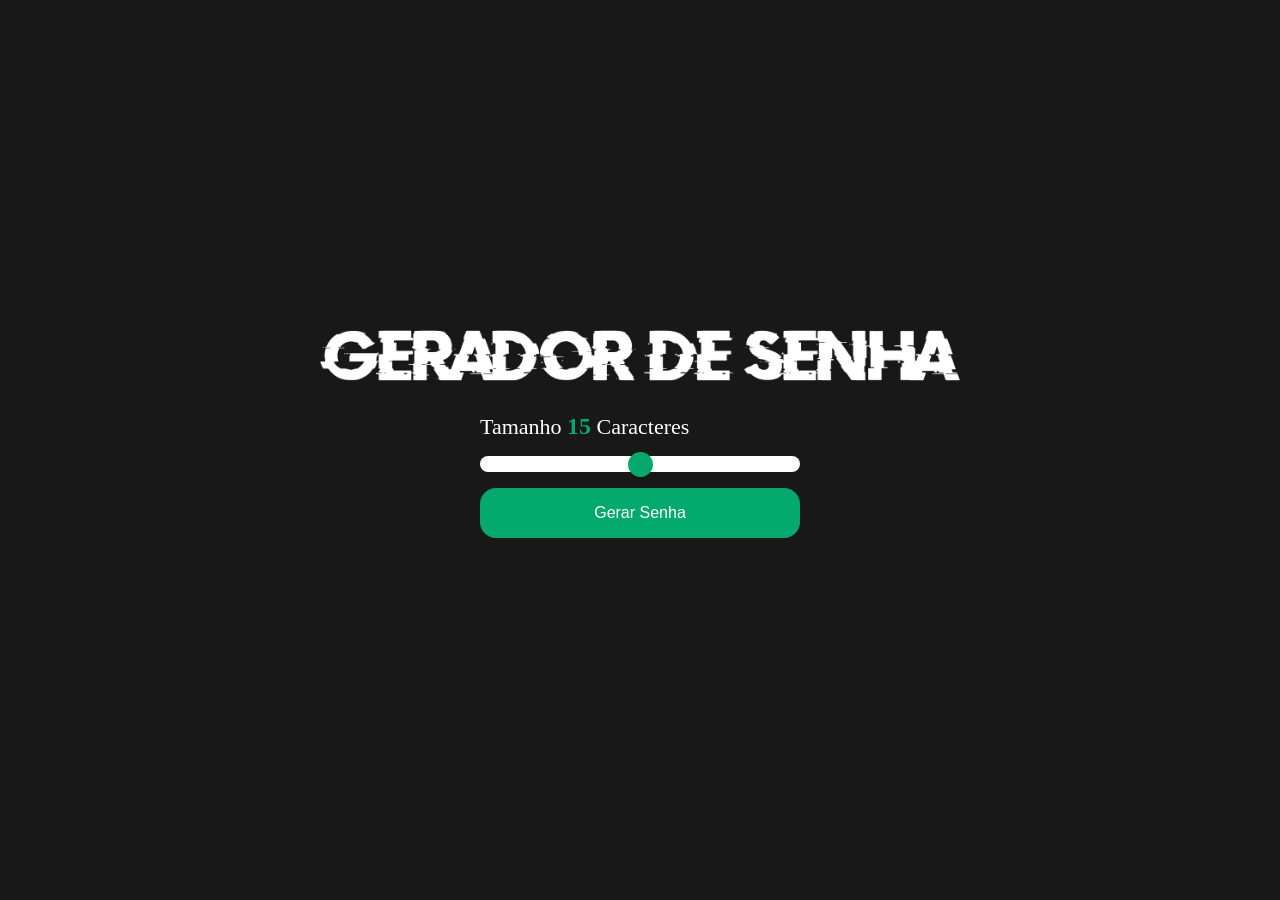
==== index.html @ ff541774 "Update index.html" ====
<!DOCTYPE html>
<html lang="en">

<head>
    <meta charset="UTF-8">
    <meta http-equiv="X-UA-Compatible" content="IE=edge">
    <meta name="author" content="Rafael Henrique de Sousa Vieira">
    <meta name="keywords"
        content="programação, html, css, javascript, Password Generator, Rafael Henrique de Sousa Vieira, Gerador de Senha, Frontend, Front, end">
    <meta name="robots" content="index, follow">
    <meta name="description"
        content="This project is ideal for beginners in Javascript with a brief knowledge of the language">
    <meta name="viewport" content="width=device-width, initial-scale=1.0">

    <title>Password Generator</title>

    <link rel="stylesheet" href="style.css">
</head>

<body>

    <img src="images/logo.png" alt="logo.png">

    <main>
        <span>Tamanho <span id="value"></span> Caracteres</span>
        <input type="range" id="slider" min="5" max="25" value="15">
        <button id="button" onclick="generatePassword()">Gerar Senha</button>
    </main>

    <section class="password_section hide" onclick="copyPassword()">
        <p>Sua senha gerada foi:</p>
        <p id="password"></p>
        <p class="info">Clique na senha para copiar 👆🏼</p>
    </section>

    <script src="script.js"></script>
</body>

</html>
---- style.css ----
* {
    padding: 0;
    margin: 0;
    box-sizing: border-box;
    text-decoration: none;
}

body {
    display: flex;
    flex-direction: column;
    justify-content: center;
    align-items: center;
    background-color: #181818;
    width: 100%;
    height: 100vh;
    color: #ffffff;
}

img {
    max-width: 40rem;
    width: 100%;
}

main {
    display: flex;
    flex-direction: column;
    justify-content: center;
    align-items: center;
    max-width: 20rem;
    width: 100%;
    padding: 2rem 0;
    gap: 1rem;
}

main span {
    width: 100%;
    font-size: 22px;
}

main #value {
    font-weight: bold;
    font-size: 24px;
    color: #04AA6D;
}

#slider {
    -webkit-appearance: none;
    appearance: none;
    width: 100%;
    border-radius: 1rem;
    height: 1rem;
}

#slider::-webkit-slider-thumb {
    -webkit-appearance: none;
    appearance: none;
    width: 25px;
    height: 25px;
    border-radius: 50%;
    background-color: #04AA6D;
    cursor: pointer;
}

main button {
    font-size: 16px;
    width: 100%;
    background-color: #04AA6D;
    border: none;
    border-radius: 1rem;
    cursor: pointer;
    color: #ffffff;
    padding: 1rem 0;
    transition: .5s;
}

main button:hover {
    background-color: #ffffff;
    color: #04AA6D;
}

.password_section {
    display: flex;
    flex-direction: column;
    justify-content: center;
    align-items: center;
    max-width: 20rem;
    width: 100%;
    color: #ffffff;
    font-size: 18px;
    gap: 2rem;
}

.hide {
    display: none;
}

#password {
    display: flex;
    justify-content: center;
    align-items: center;
    width: 100%;
    background-color: rgba(0, 0, 0, 0.40);
    height: 5rem;
    border-radius: 1rem;
    border: 1px solid #ffffff;
    transition: .5s;
    cursor: pointer;
}

#password:hover {
    transform: scale(1.05);
}

.password_section .info {
    display: flex;
    justify-content: center;
    align-items: center;
    position: relative;
    background-color: rgba(0, 0, 0, 0.40);
    border-radius: 1rem;
    width: 100%;
    height: 2rem;
    font-size: 16px;
    visibility: hidden;
    opacity: 0;
    transition: .3s ease-in-out;
}

.password_section:hover .info {
    visibility: visible;
    opacity: 1;
}

@media screen and (max-width: 768px) {
    .password_section .info {
        visibility: visible;
        opacity: 1;
    }
}
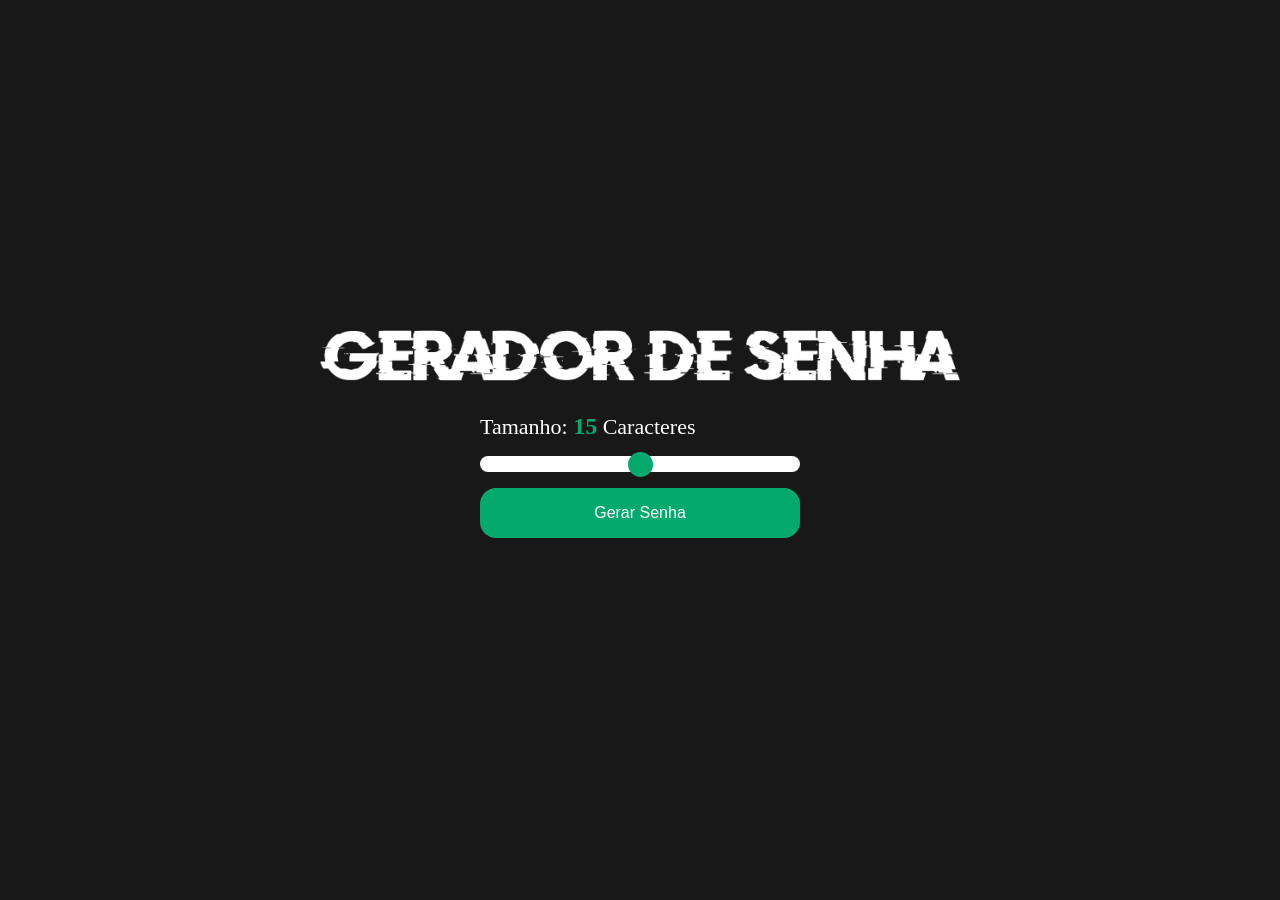
==== commit 96d7eae9: "Update index.html" ====
--- a/index.html
+++ b/index.html
@@ -22,7 +22,7 @@
     <img src="images/logo.png" alt="logo.png">
 
     <main>
-        <span>Tamanho <span id="value"></span> Caracteres</span>
+        <span>Tamanho: <span id="value"></span> Caracteres</span>
         <input type="range" id="slider" min="5" max="25" value="15">
         <button id="button" onclick="generatePassword()">Gerar Senha</button>
     </main>
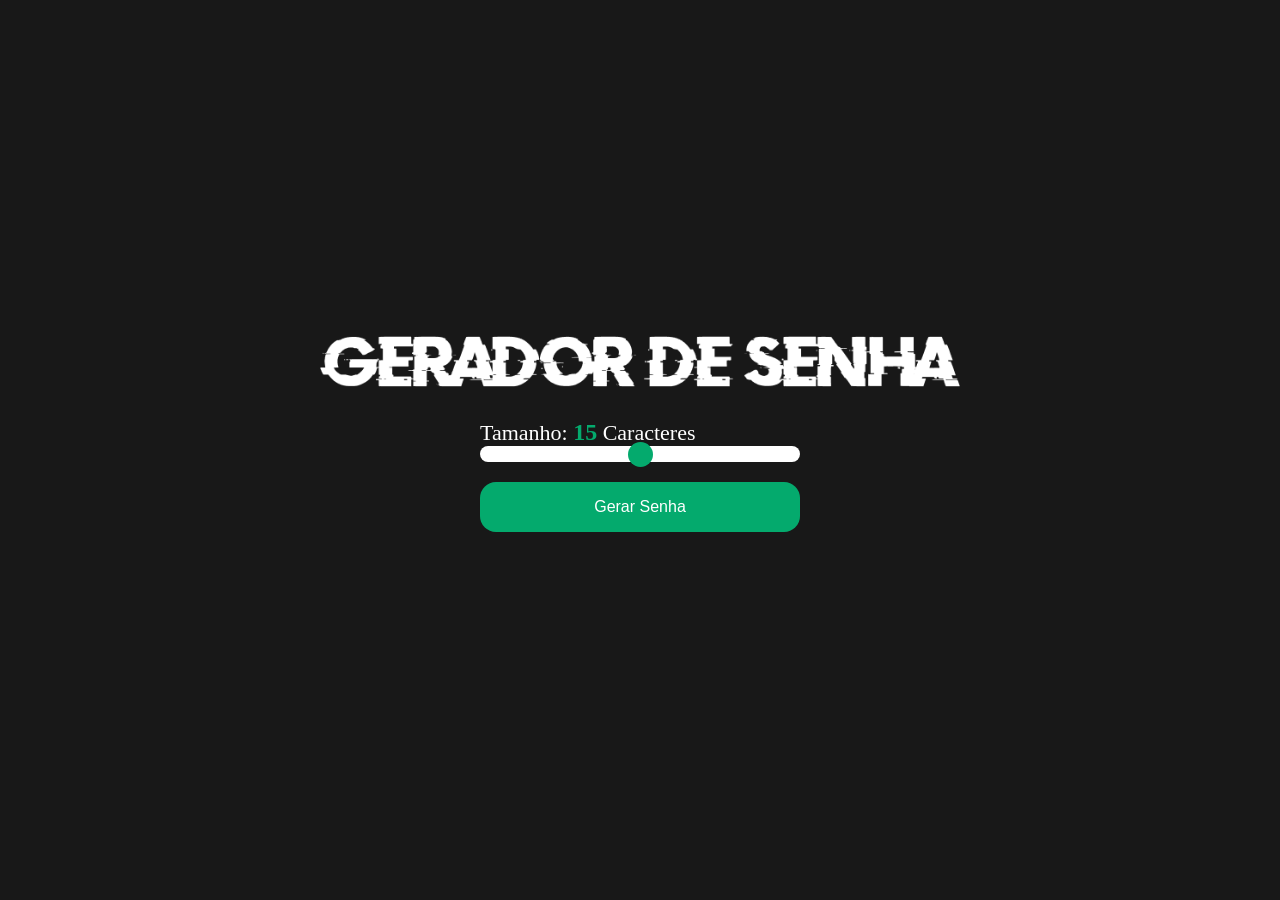
==== commit 5838519b: "Update index.html" ====
--- a/index.html
+++ b/index.html
@@ -22,8 +22,10 @@
     <img src="images/logo.png" alt="logo.png">
 
     <main>
-        <span>Tamanho: <span id="value"></span> Caracteres</span>
-        <input type="range" id="slider" min="5" max="25" value="15">
+        <div class="sizePassword">
+            <span>Tamanho: <span id="value"></span> Caracteres</span>
+            <input type="range" id="slider" min="5" max="25" value="15">
+        </div>
         <button id="button" onclick="generatePassword()">Gerar Senha</button>
     </main>
 
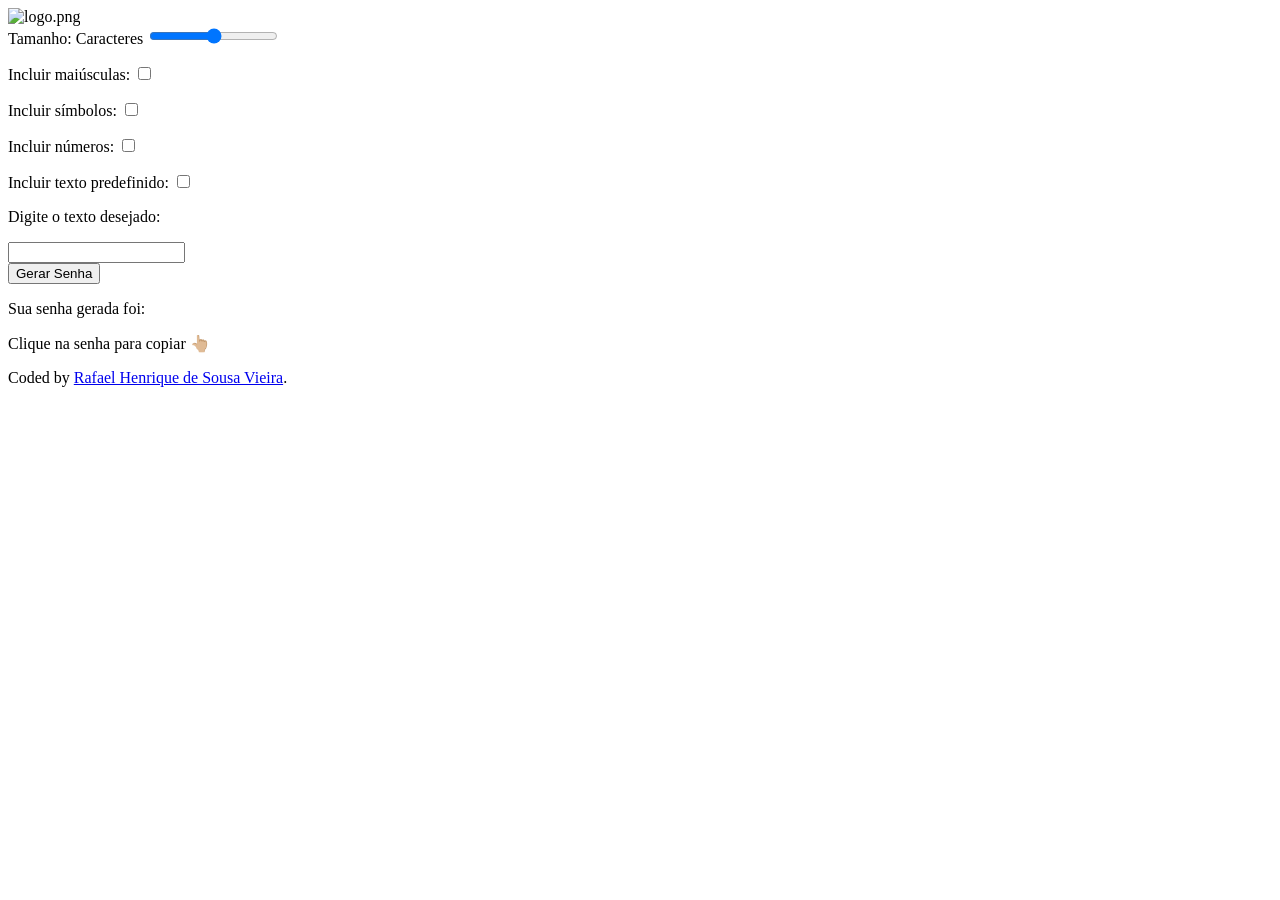
==== commit d324ed22: "Update index.html" ====
--- a/index.html
+++ b/index.html
@@ -14,18 +14,51 @@
 
     <title>Password Generator</title>
 
-    <link rel="stylesheet" href="style.css">
+    <link rel="stylesheet" href="/CSS/Gerador de Senha/style.css">
 </head>
 
 <body>
 
-    <img src="images/logo.png" alt="logo.png">
+    <img src="/IMG/Gerador de Senha/logo.png" alt="logo.png">
 
     <main>
-        <div class="sizePassword">
+        <section class="sizePassword">
             <span>Tamanho: <span id="value"></span> Caracteres</span>
             <input type="range" id="slider" min="5" max="25" value="15">
-        </div>
+        </section>
+
+        <section class="options">
+            <p>Incluir maiúsculas:
+                <!-- <input type="checkbox" id="uppercase"> -->
+                <input id="switch-shadow_1 uppercase" class="switch switch--shadow" type="checkbox">
+                <label for="switch-shadow_1 uppercase"></label>
+            </p>
+
+            <p>Incluir símbolos:
+                <!-- <input type="checkbox" id="symbols"> -->
+                <input id="switch-shadow_2 symbols" class="switch switch--shadow" type="checkbox">
+                <label for="switch-shadow_2 symbols"></label>
+            </p>
+
+            <p>Incluir números:
+                <!-- <input type="checkbox" id="numbers"> -->
+                <input id="switch-shadow_3 numbers" class="switch switch--shadow" type="checkbox">
+                <label for="switch-shadow_3 numbers"></label>
+            </p>
+
+            <p>Incluir texto predefinido:
+                <!-- <input type="checkbox" id="text"> -->
+                <input id="switch-shadow_4 text" class="switch switch--shadow" type="checkbox">
+                <label for="switch-shadow_4 text"></label>
+            </p>
+
+
+            <section class="predefined_text hide">
+                <p>Digite o texto desejado: </p>
+                <input type="text" id="predefinedText" autocomplete="off">
+            </section>
+        </section>
+
         <button id="button" onclick="generatePassword()">Gerar Senha</button>
     </main>
 
@@ -35,7 +68,11 @@
         <p class="info">Clique na senha para copiar 👆🏼</p>
     </section>
 
-    <script src="script.js"></script>
+    <footer>
+        <p>Coded by <a href="https://github.com/RafaelHDSV" target="_blank">Rafael Henrique de Sousa Vieira</a>.</p>
+    </footer>
+
+    <script src="/JAVASCRIPT/Gerador de Senha/script.js"></script>
 </body>
 
 </html>
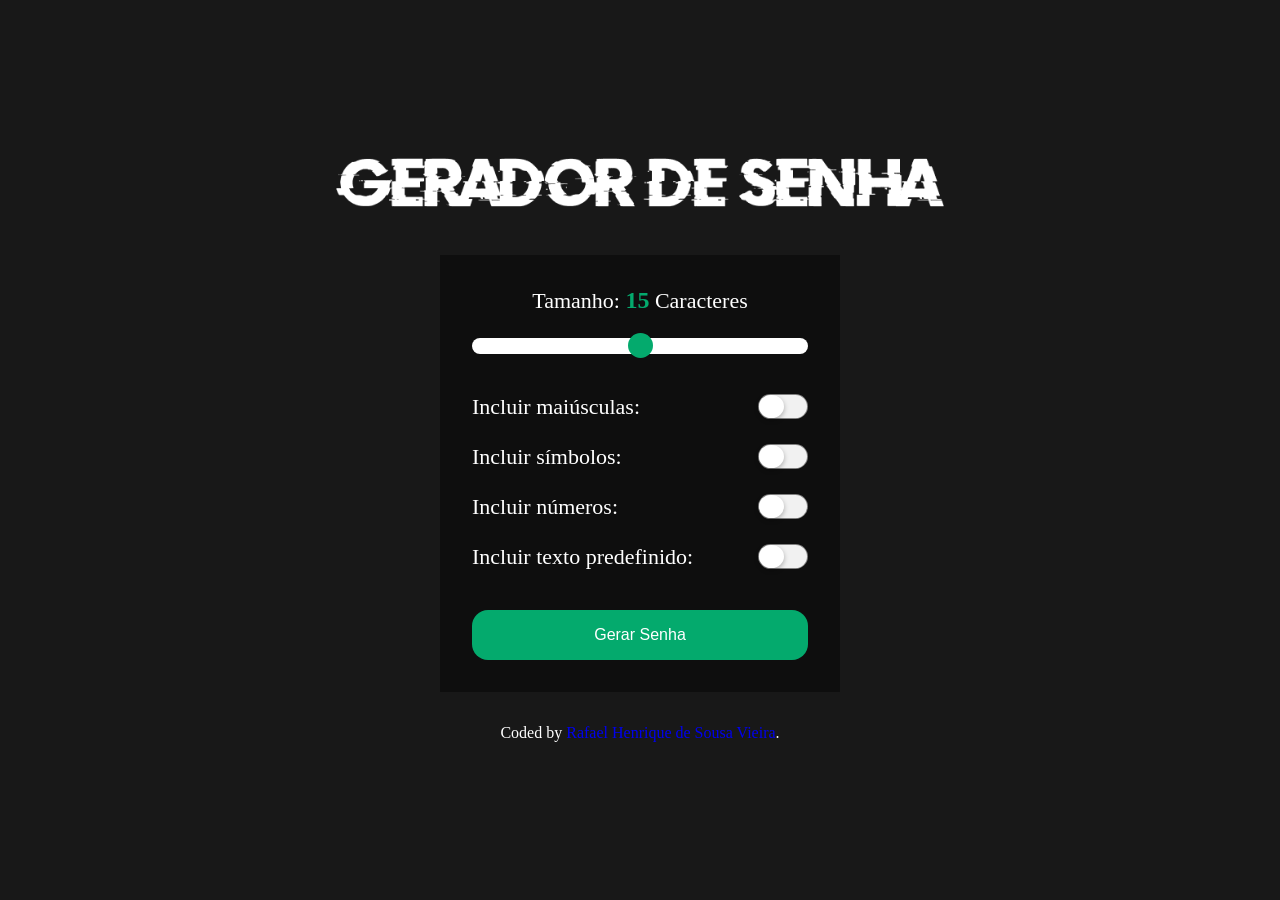
==== commit 19461efd: "Update index.html" ====
--- a/index.html
+++ b/index.html
@@ -14,12 +14,12 @@
 
     <title>Password Generator</title>
 
-    <link rel="stylesheet" href="/CSS/Gerador de Senha/style.css">
+    <link rel="stylesheet" href="style.css">
 </head>
 
 <body>
 
-    <img src="/IMG/Gerador de Senha/logo.png" alt="logo.png">
+    <img src="images/logo.png" alt="logo.png">
 
     <main>
         <section class="sizePassword">
@@ -29,25 +29,21 @@
 
         <section class="options">
             <p>Incluir maiúsculas:
-                <!-- <input type="checkbox" id="uppercase"> -->
                 <input id="switch-shadow_1 uppercase" class="switch switch--shadow" type="checkbox">
                 <label for="switch-shadow_1 uppercase"></label>
             </p>
 
             <p>Incluir símbolos:
-                <!-- <input type="checkbox" id="symbols"> -->
                 <input id="switch-shadow_2 symbols" class="switch switch--shadow" type="checkbox">
                 <label for="switch-shadow_2 symbols"></label>
             </p>
 
             <p>Incluir números:
-                <!-- <input type="checkbox" id="numbers"> -->
                 <input id="switch-shadow_3 numbers" class="switch switch--shadow" type="checkbox">
                 <label for="switch-shadow_3 numbers"></label>
             </p>
 
             <p>Incluir texto predefinido:
-                <!-- <input type="checkbox" id="text"> -->
                 <input id="switch-shadow_4 text" class="switch switch--shadow" type="checkbox">
                 <label for="switch-shadow_4 text"></label>
             </p>
@@ -72,7 +68,7 @@
         <p>Coded by <a href="https://github.com/RafaelHDSV" target="_blank">Rafael Henrique de Sousa Vieira</a>.</p>
     </footer>
 
-    <script src="/JAVASCRIPT/Gerador de Senha/script.js"></script>
+    <script src="script.js"></script>
 </body>
 
 </html>
--- a/style.css
+++ b/style.css
@@ -0,0 +1,257 @@
+* {
+    padding: 0;
+    margin: 0;
+    box-sizing: border-box;
+    text-decoration: none;
+}
+
+body {
+    display: flex;
+    flex-direction: column;
+    justify-content: center;
+    align-items: center;
+    background-color: #181818;
+    width: 100%;
+    min-height: 100vh;
+    height: 100%;
+    color: #ffffff;
+}
+
+img {
+    max-width: 40rem;
+    width: 100%;
+    padding: 1rem;
+}
+
+main {
+    display: flex;
+    flex-direction: column;
+    justify-content: center;
+    align-items: center;
+    max-width: 25rem;
+    width: 100%;
+    margin: 2rem;
+    padding: 2rem;
+    gap: 1rem;
+    background-color: rgba(0, 0, 0, 0.40);
+}
+
+main .sizePassword {
+    display: flex;
+    flex-direction: column;
+    justify-content: center;
+    align-items: center;
+    text-align: center;
+    width: 100%;
+    gap: 1.5rem;
+}
+
+main span {
+    width: 100%;
+    font-size: 22px;
+}
+
+main #value {
+    font-weight: bold;
+    font-size: 24px;
+    color: #04AA6D;
+}
+
+#slider {
+    -webkit-appearance: none;
+    appearance: none;
+    width: 100%;
+    border-radius: 1rem;
+    height: 1rem;
+}
+
+#slider::-webkit-slider-thumb {
+    -webkit-appearance: none;
+    appearance: none;
+    width: 25px;
+    height: 25px;
+    border-radius: 50%;
+    background-color: #04AA6D;
+    cursor: pointer;
+}
+
+main .options {
+    display: flex;
+    flex-direction: column;
+    justify-content: center;
+    align-items: center;
+    width: 100%;
+    gap: 1.5rem;
+    padding: 1.5rem 0;
+    font-size: 22px;
+}
+
+main .options p {
+    display: flex;
+    flex-direction: row;
+    align-items: center;
+    justify-content: space-between;
+    width: 100%;
+}
+
+.predefined_text {
+    display: flex;
+    flex-direction: column;
+    justify-content: center;
+    align-items: center;
+    width: 100%;
+    gap: .5rem;
+}
+
+main .options .predefined_text #predefinedText {
+    -webkit-appearance: none;
+    appearance: none;
+    width: 100%;
+    color: #ffffff;
+    font-size: 18px;
+    padding: 1rem 0;
+    text-align: center;
+    background-color: #04AA6D;
+    border: none;
+    outline: none
+}
+
+.switch {
+    visibility: hidden;
+    position: absolute;
+    margin-left: -9999px;
+}
+
+.switch+label {
+    display: block;
+    position: relative;
+    cursor: pointer;
+    outline: none;
+    user-select: none;
+}
+
+.switch--shadow+label {
+    padding: 2px;
+    width: 50px;
+    height: 25px;
+    background-color: hsla(0, 0%, 95%, 0.5);
+    border-radius: 60px;
+}
+
+.switch--shadow+label:before,
+.switch--shadow+label:after {
+    display: block;
+    position: absolute;
+    top: 1px;
+    left: 1px;
+    bottom: 1px;
+    content: "";
+}
+
+.switch--shadow+label:before {
+    right: 1px;
+    background-color: #f1f1f1;
+    border-radius: 60px;
+    transition: background 0.4s;
+}
+
+.switch--shadow+label:after {
+    width: 25px;
+    background-color: #fff;
+    border-radius: 100%;
+    box-shadow: 0 2px 5px rgba(0, 0, 0, 0.3);
+    transition: all 0.4s;
+}
+
+.switch--shadow:checked+label:before {
+    background-color: #04AA6D;
+}
+
+.switch--shadow:checked+label:after {
+    transform: translateX(25px);
+}
+
+main button {
+    font-size: 16px;
+    width: 100%;
+    background-color: #04AA6D;
+    border: none;
+    border-radius: 1rem;
+    cursor: pointer;
+    color: #ffffff;
+    padding: 1rem 0;
+    transition: .5s;
+}
+
+main button:hover {
+    font-size: 18px;
+    background-color: #ffffff;
+    color: #04AA6D;
+}
+
+.password_section {
+    display: flex;
+    flex-direction: column;
+    justify-content: center;
+    align-items: center;
+    max-width: 20rem;
+    width: 100%;
+    color: #ffffff;
+    font-size: 18px;
+    gap: 1rem;
+}
+
+.hide {
+    display: none;
+}
+
+#password {
+    display: flex;
+    justify-content: center;
+    align-items: center;
+    width: 100%;
+    background-color: rgba(0, 0, 0, 0.40);
+    height: 5rem;
+    border-radius: 1rem;
+    border: 1px solid #ffffff;
+    transition: 1s;
+    cursor: pointer;
+}
+
+#password:hover {
+    transform: scale(1.05);
+}
+
+.password_section .info {
+    display: flex;
+    justify-content: center;
+    align-items: center;
+    position: relative;
+    background-color: rgba(0, 0, 0, 0.40);
+    border-radius: 1rem;
+    width: 100%;
+    height: 2rem;
+    font-size: 16px;
+    visibility: hidden;
+    opacity: 0;
+    transition: .3s ease-in-out;
+}
+
+.password_section:hover .info {
+    visibility: visible;
+    opacity: 1;
+    margin-bottom: 2rem;
+}
+
+footer {
+    display: block;
+    bottom: auto;
+    padding-bottom: 1rem;
+}
+
+@media screen and (max-width: 768px) {
+    .password_section .info {
+        visibility: visible;
+        opacity: 1;
+    }
+}
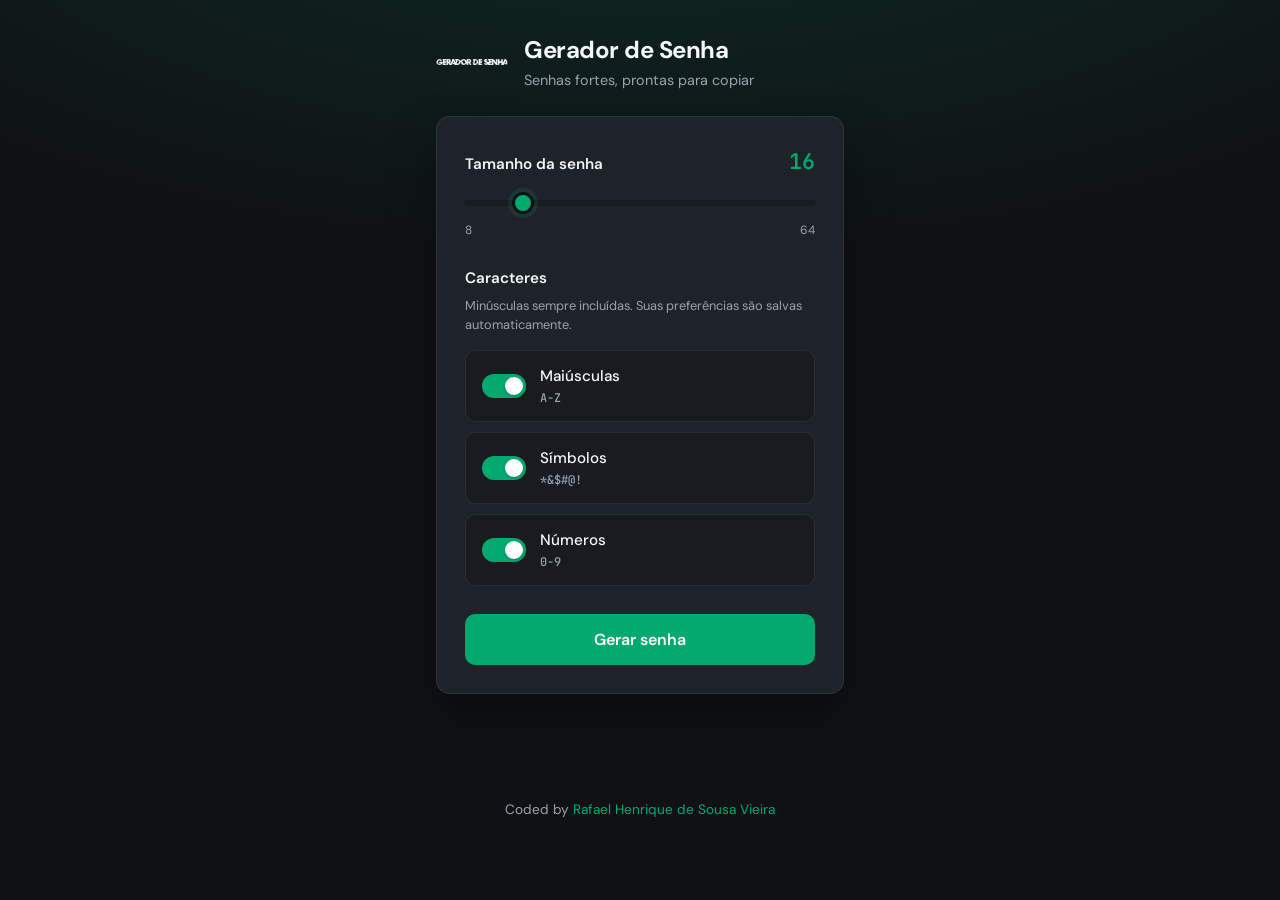
==== commit ec10542d: "refactor: ui/ux" ====
--- a/index.html
+++ b/index.html
@@ -1,74 +1,103 @@
-<!DOCTYPE html>
-<html lang="en">
-
-<head>
-    <meta charset="UTF-8">
-    <meta http-equiv="X-UA-Compatible" content="IE=edge">
-    <meta name="author" content="Rafael Henrique de Sousa Vieira">
-    <meta name="keywords"
-        content="programação, html, css, javascript, Password Generator, Rafael Henrique de Sousa Vieira, Gerador de Senha, Frontend, Front, end">
-    <meta name="robots" content="index, follow">
-    <meta name="description"
-        content="This project is ideal for beginners in Javascript with a brief knowledge of the language">
-    <meta name="viewport" content="width=device-width, initial-scale=1.0">
-
-    <title>Password Generator</title>
-
-    <link rel="stylesheet" href="style.css">
-</head>
-
-<body>
-
-    <img src="images/logo.png" alt="logo.png">
-
-    <main>
-        <section class="sizePassword">
-            <span>Tamanho: <span id="value"></span> Caracteres</span>
-            <input type="range" id="slider" min="5" max="25" value="15">
-        </section>
-
-        <section class="options">
-            <p>Incluir maiúsculas:
-                <input id="switch-shadow_1 uppercase" class="switch switch--shadow" type="checkbox">
-                <label for="switch-shadow_1 uppercase"></label>
-            </p>
-
-            <p>Incluir símbolos:
-                <input id="switch-shadow_2 symbols" class="switch switch--shadow" type="checkbox">
-                <label for="switch-shadow_2 symbols"></label>
-            </p>
-
-            <p>Incluir números:
-                <input id="switch-shadow_3 numbers" class="switch switch--shadow" type="checkbox">
-                <label for="switch-shadow_3 numbers"></label>
-            </p>
-
-            <p>Incluir texto predefinido:
-                <input id="switch-shadow_4 text" class="switch switch--shadow" type="checkbox">
-                <label for="switch-shadow_4 text"></label>
-            </p>
-
-
-            <section class="predefined_text hide">
-                <p>Digite o texto desejado: </p>
-                <input type="text" id="predefinedText" autocomplete="off">
-            </section>
-        </section>
-
-        <button id="button" onclick="generatePassword()">Gerar Senha</button>
-    </main>
-
-    <section class="password_section hide" onclick="copyPassword()">
-        <p>Sua senha gerada foi:</p>
-        <p id="password"></p>
-        <p class="info">Clique na senha para copiar 👆🏼</p>
-    </section>
-
-    <footer>
-        <p>Coded by <a href="https://github.com/RafaelHDSV" target="_blank">Rafael Henrique de Sousa Vieira</a>.</p>
-    </footer>
-
-    <script src="script.js"></script>
-</body>
-
-</html>
+<!DOCTYPE html>
+<html lang="pt-BR">
+
+<head>
+    <meta charset="UTF-8">
+    <meta name="viewport" content="width=device-width, initial-scale=1.0">
+    <meta name="author" content="Rafael Henrique de Sousa Vieira">
+    <meta name="description"
+        content="Gerador de senhas seguras com opções de maiúsculas, símbolos e números. Projeto em HTML, CSS e JavaScript.">
+    <meta name="robots" content="index, follow">
+    <title>Gerador de Senha</title>
+    <link rel="stylesheet" href="style.css">
+    <link rel="preconnect" href="https://fonts.googleapis.com">
+    <link rel="preconnect" href="https://fonts.gstatic.com" crossorigin>
+    <link href="https://fonts.googleapis.com/css2?family=DM+Sans:ital,opsz,wght@0,9..40,400;0,9..40,500;0,9..40,600;0,9..40,700;1,9..40,400&family=JetBrains+Mono:wght@500;600&display=swap" rel="stylesheet">
+</head>
+
+<body>
+    <div class="app">
+        <header class="header">
+            <img src="images/logo.png" alt="" class="header__logo" width="72" height="72">
+            <div class="header__text">
+                <h1>Gerador de Senha</h1>
+                <p class="header__subtitle">Senhas fortes, prontas para copiar</p>
+            </div>
+        </header>
+
+        <main class="card">
+            <section class="length" aria-labelledby="length-label">
+                <div class="length__header">
+                    <label id="length-label" for="slider">Tamanho da senha</label>
+                    <output id="value" class="length__value" for="slider">16</output>
+                </div>
+                <input type="range" id="slider" min="8" max="64" value="16" step="1"
+                    aria-valuemin="8" aria-valuemax="64" aria-valuenow="16">
+                <div class="length__bounds" aria-hidden="true">
+                    <span>8</span>
+                    <span>64</span>
+                </div>
+            </section>
+
+            <section class="options" aria-labelledby="options-title">
+                <h2 id="options-title" class="options__title">Caracteres</h2>
+                <p class="options__hint">Minúsculas sempre incluídas. Suas preferências são salvas automaticamente.</p>
+
+                <ul class="options__list">
+                    <li>
+                        <label class="toggle">
+                            <input type="checkbox" id="uppercase" class="toggle__input" checked>
+                            <span class="toggle__track" aria-hidden="true"></span>
+                            <span class="toggle__label">Maiúsculas <span class="toggle__sample">A-Z</span></span>
+                        </label>
+                    </li>
+                    <li>
+                        <label class="toggle">
+                            <input type="checkbox" id="symbols" class="toggle__input" checked>
+                            <span class="toggle__track" aria-hidden="true"></span>
+                            <span class="toggle__label">Símbolos <span class="toggle__sample">*&amp;$#@!</span></span>
+                        </label>
+                    </li>
+                    <li>
+                        <label class="toggle">
+                            <input type="checkbox" id="numbers" class="toggle__input" checked>
+                            <span class="toggle__track" aria-hidden="true"></span>
+                            <span class="toggle__label">Números <span class="toggle__sample">0-9</span></span>
+                        </label>
+                    </li>
+                </ul>
+            </section>
+
+            <button type="button" id="generate" class="btn btn--primary">
+                Gerar senha
+            </button>
+        </main>
+
+        <section class="result" id="result" hidden aria-live="polite">
+            <div class="result__panel">
+                <p class="result__label">Sua senha</p>
+                <div class="result__row">
+                    <output id="password" class="result__password" for="generate"></output>
+                    <button type="button" id="copy" class="btn btn--icon" aria-label="Copiar senha"
+                        title="Copiar senha">
+                        <svg class="btn__icon" viewBox="0 0 24 24" fill="none" stroke="currentColor" stroke-width="2"
+                            stroke-linecap="round" stroke-linejoin="round" aria-hidden="true">
+                            <rect x="9" y="9" width="13" height="13" rx="2" ry="2"></rect>
+                            <path d="M5 15H4a2 2 0 0 1-2-2V4a2 2 0 0 1 2-2h9a2 2 0 0 1 2 2v1"></path>
+                        </svg>
+                    </button>
+                </div>
+                <p id="feedback" class="result__feedback" role="status"></p>
+            </div>
+        </section>
+
+        <footer class="footer">
+            <p>Coded by <a href="https://github.com/RafaelHDSV" target="_blank" rel="noopener noreferrer">Rafael
+                    Henrique de Sousa Vieira</a></p>
+        </footer>
+    </div>
+
+    <script src="script.js"></script>
+</body>
+
+</html>
--- a/style.css
+++ b/style.css
@@ -1,257 +1,399 @@
-* {
-    padding: 0;
-    margin: 0;
-    box-sizing: border-box;
-    text-decoration: none;
-}
-
-body {
-    display: flex;
-    flex-direction: column;
-    justify-content: center;
-    align-items: center;
-    background-color: #181818;
-    width: 100%;
-    min-height: 100vh;
-    height: 100%;
-    color: #ffffff;
-}
-
-img {
-    max-width: 40rem;
-    width: 100%;
-    padding: 1rem;
-}
-
-main {
-    display: flex;
-    flex-direction: column;
-    justify-content: center;
-    align-items: center;
-    max-width: 25rem;
-    width: 100%;
-    margin: 2rem;
-    padding: 2rem;
-    gap: 1rem;
-    background-color: rgba(0, 0, 0, 0.40);
-}
-
-main .sizePassword {
-    display: flex;
-    flex-direction: column;
-    justify-content: center;
-    align-items: center;
-    text-align: center;
-    width: 100%;
-    gap: 1.5rem;
-}
-
-main span {
-    width: 100%;
-    font-size: 22px;
-}
-
-main #value {
-    font-weight: bold;
-    font-size: 24px;
-    color: #04AA6D;
-}
-
-#slider {
-    -webkit-appearance: none;
-    appearance: none;
-    width: 100%;
-    border-radius: 1rem;
-    height: 1rem;
-}
-
-#slider::-webkit-slider-thumb {
-    -webkit-appearance: none;
-    appearance: none;
-    width: 25px;
-    height: 25px;
-    border-radius: 50%;
-    background-color: #04AA6D;
-    cursor: pointer;
-}
-
-main .options {
-    display: flex;
-    flex-direction: column;
-    justify-content: center;
-    align-items: center;
-    width: 100%;
-    gap: 1.5rem;
-    padding: 1.5rem 0;
-    font-size: 22px;
-}
-
-main .options p {
-    display: flex;
-    flex-direction: row;
-    align-items: center;
-    justify-content: space-between;
-    width: 100%;
-}
-
-.predefined_text {
-    display: flex;
-    flex-direction: column;
-    justify-content: center;
-    align-items: center;
-    width: 100%;
-    gap: .5rem;
-}
-
-main .options .predefined_text #predefinedText {
-    -webkit-appearance: none;
-    appearance: none;
-    width: 100%;
-    color: #ffffff;
-    font-size: 18px;
-    padding: 1rem 0;
-    text-align: center;
-    background-color: #04AA6D;
-    border: none;
-    outline: none
-}
-
-.switch {
-    visibility: hidden;
-    position: absolute;
-    margin-left: -9999px;
-}
-
-.switch+label {
-    display: block;
-    position: relative;
-    cursor: pointer;
-    outline: none;
-    user-select: none;
-}
-
-.switch--shadow+label {
-    padding: 2px;
-    width: 50px;
-    height: 25px;
-    background-color: hsla(0, 0%, 95%, 0.5);
-    border-radius: 60px;
-}
-
-.switch--shadow+label:before,
-.switch--shadow+label:after {
-    display: block;
-    position: absolute;
-    top: 1px;
-    left: 1px;
-    bottom: 1px;
-    content: "";
-}
-
-.switch--shadow+label:before {
-    right: 1px;
-    background-color: #f1f1f1;
-    border-radius: 60px;
-    transition: background 0.4s;
-}
-
-.switch--shadow+label:after {
-    width: 25px;
-    background-color: #fff;
-    border-radius: 100%;
-    box-shadow: 0 2px 5px rgba(0, 0, 0, 0.3);
-    transition: all 0.4s;
-}
-
-.switch--shadow:checked+label:before {
-    background-color: #04AA6D;
-}
-
-.switch--shadow:checked+label:after {
-    transform: translateX(25px);
-}
-
-main button {
-    font-size: 16px;
-    width: 100%;
-    background-color: #04AA6D;
-    border: none;
-    border-radius: 1rem;
-    cursor: pointer;
-    color: #ffffff;
-    padding: 1rem 0;
-    transition: .5s;
-}
-
-main button:hover {
-    font-size: 18px;
-    background-color: #ffffff;
-    color: #04AA6D;
-}
-
-.password_section {
-    display: flex;
-    flex-direction: column;
-    justify-content: center;
-    align-items: center;
-    max-width: 20rem;
-    width: 100%;
-    color: #ffffff;
-    font-size: 18px;
-    gap: 1rem;
-}
-
-.hide {
-    display: none;
-}
-
-#password {
-    display: flex;
-    justify-content: center;
-    align-items: center;
-    width: 100%;
-    background-color: rgba(0, 0, 0, 0.40);
-    height: 5rem;
-    border-radius: 1rem;
-    border: 1px solid #ffffff;
-    transition: 1s;
-    cursor: pointer;
-}
-
-#password:hover {
-    transform: scale(1.05);
-}
-
-.password_section .info {
-    display: flex;
-    justify-content: center;
-    align-items: center;
-    position: relative;
-    background-color: rgba(0, 0, 0, 0.40);
-    border-radius: 1rem;
-    width: 100%;
-    height: 2rem;
-    font-size: 16px;
-    visibility: hidden;
-    opacity: 0;
-    transition: .3s ease-in-out;
-}
-
-.password_section:hover .info {
-    visibility: visible;
-    opacity: 1;
-    margin-bottom: 2rem;
-}
-
-footer {
-    display: block;
-    bottom: auto;
-    padding-bottom: 1rem;
-}
-
-@media screen and (max-width: 768px) {
-    .password_section .info {
-        visibility: visible;
-        opacity: 1;
-    }
-}
+:root {
+  --bg: #0f1114;
+  --bg-elevated: #181b20;
+  --surface: #1e2329;
+  --surface-hover: #252b33;
+  --border: rgba(255, 255, 255, 0.08);
+  --text: #f4f6f8;
+  --text-muted: #9aa3ad;
+  --accent: #04aa6d;
+  --accent-hover: #06c47f;
+  --accent-soft: rgba(4, 170, 109, 0.15);
+  --danger: #e85d5d;
+  --radius: 14px;
+  --radius-sm: 10px;
+  --shadow: 0 24px 48px rgba(0, 0, 0, 0.35);
+  --font: 'DM Sans', system-ui, sans-serif;
+  --font-mono: 'JetBrains Mono', ui-monospace, monospace;
+  --transition: 0.2s ease;
+}
+
+*,
+*::before,
+*::after {
+  box-sizing: border-box;
+  margin: 0;
+  padding: 0;
+}
+
+html {
+  -webkit-font-smoothing: antialiased;
+}
+
+body {
+  min-height: 100vh;
+  font-family: var(--font);
+  font-size: 1rem;
+  line-height: 1.5;
+  color: var(--text);
+  background:
+    radial-gradient(ellipse 80% 50% at 50% -20%, rgba(4, 170, 109, 0.18), transparent),
+    var(--bg);
+}
+
+.app {
+  display: flex;
+  flex-direction: column;
+  align-items: center;
+  gap: 1.5rem;
+  width: 100%;
+  max-width: 28rem;
+  margin: 0 auto;
+  padding: 2rem 1.25rem 5rem;
+  min-height: 100vh;
+}
+
+.header {
+  display: flex;
+  align-items: center;
+  gap: 1rem;
+  width: 100%;
+  text-align: left;
+}
+
+.header__logo {
+  flex-shrink: 0;
+  width: 4.5rem;
+  height: auto;
+  border-radius: var(--radius-sm);
+}
+
+.header h1 {
+  font-size: 1.5rem;
+  font-weight: 700;
+  letter-spacing: -0.02em;
+}
+
+.header__subtitle {
+  margin-top: 0.15rem;
+  font-size: 0.9rem;
+  color: var(--text-muted);
+}
+
+.card {
+  display: flex;
+  flex-direction: column;
+  gap: 1.75rem;
+  width: 100%;
+  padding: 1.75rem;
+  background: var(--surface);
+  border: 1px solid var(--border);
+  border-radius: var(--radius);
+  box-shadow: var(--shadow);
+}
+
+.length__header {
+  display: flex;
+  align-items: baseline;
+  justify-content: space-between;
+  margin-bottom: 0.75rem;
+}
+
+.length__header label {
+  font-weight: 600;
+  font-size: 0.95rem;
+}
+
+.length__value {
+  font-family: var(--font-mono);
+  font-size: 1.35rem;
+  font-weight: 600;
+  color: var(--accent);
+}
+
+#slider {
+  -webkit-appearance: none;
+  appearance: none;
+  width: 100%;
+  height: 6px;
+  border-radius: 999px;
+  background: var(--bg-elevated);
+  outline: none;
+  cursor: pointer;
+}
+
+#slider::-webkit-slider-thumb {
+  -webkit-appearance: none;
+  appearance: none;
+  width: 22px;
+  height: 22px;
+  border: 3px solid var(--bg);
+  border-radius: 50%;
+  background: var(--accent);
+  box-shadow: 0 0 0 4px var(--accent-soft);
+  cursor: grab;
+  transition: transform var(--transition), box-shadow var(--transition);
+}
+
+#slider::-webkit-slider-thumb:hover {
+  transform: scale(1.08);
+}
+
+#slider::-moz-range-thumb {
+  width: 22px;
+  height: 22px;
+  border: 3px solid var(--bg);
+  border-radius: 50%;
+  background: var(--accent);
+  cursor: grab;
+}
+
+#slider:focus-visible::-webkit-slider-thumb {
+  box-shadow: 0 0 0 4px var(--accent-soft), 0 0 0 6px var(--accent);
+}
+
+.length__bounds {
+  display: flex;
+  justify-content: space-between;
+  margin-top: 0.5rem;
+  font-size: 0.75rem;
+  color: var(--text-muted);
+}
+
+.options__title {
+  font-size: 0.95rem;
+  font-weight: 600;
+  margin-bottom: 0.35rem;
+}
+
+.options__hint {
+  font-size: 0.8rem;
+  color: var(--text-muted);
+  margin-bottom: 1rem;
+}
+
+.options__list {
+  list-style: none;
+  display: flex;
+  flex-direction: column;
+  gap: 0.65rem;
+}
+
+.toggle {
+  display: flex;
+  align-items: center;
+  gap: 0.85rem;
+  padding: 0.85rem 1rem;
+  background: var(--bg-elevated);
+  border: 1px solid var(--border);
+  border-radius: var(--radius-sm);
+  cursor: pointer;
+  transition: background var(--transition), border-color var(--transition);
+}
+
+.toggle:hover {
+  background: var(--surface-hover);
+}
+
+.toggle__input {
+  position: absolute;
+  opacity: 0;
+  width: 0;
+  height: 0;
+  pointer-events: none;
+}
+
+.toggle__track {
+  flex-shrink: 0;
+  position: relative;
+  width: 44px;
+  height: 24px;
+  background: #3a424c;
+  border-radius: 999px;
+  transition: background var(--transition);
+}
+
+.toggle__track::after {
+  content: '';
+  position: absolute;
+  top: 3px;
+  left: 3px;
+  width: 18px;
+  height: 18px;
+  background: #fff;
+  border-radius: 50%;
+  box-shadow: 0 1px 3px rgba(0, 0, 0, 0.25);
+  transition: transform var(--transition);
+}
+
+.toggle__input:checked + .toggle__track {
+  background: var(--accent);
+}
+
+.toggle__input:checked + .toggle__track::after {
+  transform: translateX(20px);
+}
+
+.toggle__input:focus-visible + .toggle__track {
+  outline: 2px solid var(--accent);
+  outline-offset: 2px;
+}
+
+.toggle__label {
+  flex: 1;
+  font-weight: 500;
+  font-size: 0.95rem;
+}
+
+.toggle__sample {
+  display: block;
+  margin-top: 0.1rem;
+  font-family: var(--font-mono);
+  font-size: 0.75rem;
+  font-weight: 500;
+  color: var(--text-muted);
+}
+
+.btn {
+  font-family: inherit;
+  font-size: 1rem;
+  font-weight: 600;
+  border: none;
+  border-radius: var(--radius-sm);
+  cursor: pointer;
+  transition: background var(--transition), color var(--transition), transform 0.1s ease;
+}
+
+.btn:active {
+  transform: scale(0.98);
+}
+
+.btn--primary {
+  width: 100%;
+  padding: 0.95rem 1.25rem;
+  color: #fff;
+  background: var(--accent);
+}
+
+.btn--primary:hover {
+  background: var(--accent-hover);
+}
+
+.btn--primary:focus-visible {
+  outline: 2px solid var(--accent);
+  outline-offset: 3px;
+}
+
+.btn--icon {
+  flex-shrink: 0;
+  display: flex;
+  align-items: center;
+  justify-content: center;
+  width: 2.75rem;
+  height: 2.75rem;
+  padding: 0;
+  color: var(--text);
+  background: var(--bg-elevated);
+  border: 1px solid var(--border);
+}
+
+.btn--icon:hover {
+  background: var(--accent-soft);
+  color: var(--accent);
+  border-color: rgba(4, 170, 109, 0.35);
+}
+
+.btn--icon:focus-visible {
+  outline: 2px solid var(--accent);
+  outline-offset: 2px;
+}
+
+.btn__icon {
+  width: 1.25rem;
+  height: 1.25rem;
+}
+
+.result {
+  width: 100%;
+}
+
+.result__panel {
+  padding: 1.25rem;
+  background: var(--surface);
+  border: 1px solid var(--border);
+  border-radius: var(--radius);
+  box-shadow: var(--shadow);
+}
+
+.result__label {
+  font-size: 0.8rem;
+  font-weight: 600;
+  text-transform: uppercase;
+  letter-spacing: 0.06em;
+  color: var(--text-muted);
+  margin-bottom: 0.65rem;
+}
+
+.result__row {
+  display: flex;
+  gap: 0.5rem;
+  align-items: stretch;
+}
+
+.result__password {
+  flex: 1;
+  min-width: 0;
+  display: flex;
+  align-items: center;
+  padding: 0.85rem 1rem;
+  font-family: var(--font-mono);
+  font-size: clamp(0.8rem, 3.5vw, 0.95rem);
+  font-weight: 500;
+  line-height: 1.4;
+  word-break: break-all;
+  background: var(--bg-elevated);
+  border: 1px solid var(--border);
+  border-radius: var(--radius-sm);
+}
+
+.result__feedback {
+  min-height: 1.25rem;
+  margin-top: 0.65rem;
+  font-size: 0.85rem;
+  color: var(--text-muted);
+}
+
+.result__feedback--success {
+  color: var(--accent);
+}
+
+.footer {
+  margin-top: auto;
+  font-size: 0.85rem;
+  color: var(--text-muted);
+}
+
+.footer a {
+  color: var(--accent);
+  text-decoration: none;
+}
+
+.footer a:hover {
+  text-decoration: underline;
+}
+
+@media (max-width: 380px) {
+  .header {
+    flex-direction: column;
+    text-align: center;
+  }
+
+  .result__row {
+    flex-direction: column;
+  }
+
+  .btn--icon {
+    width: 100%;
+    height: 2.75rem;
+  }
+}
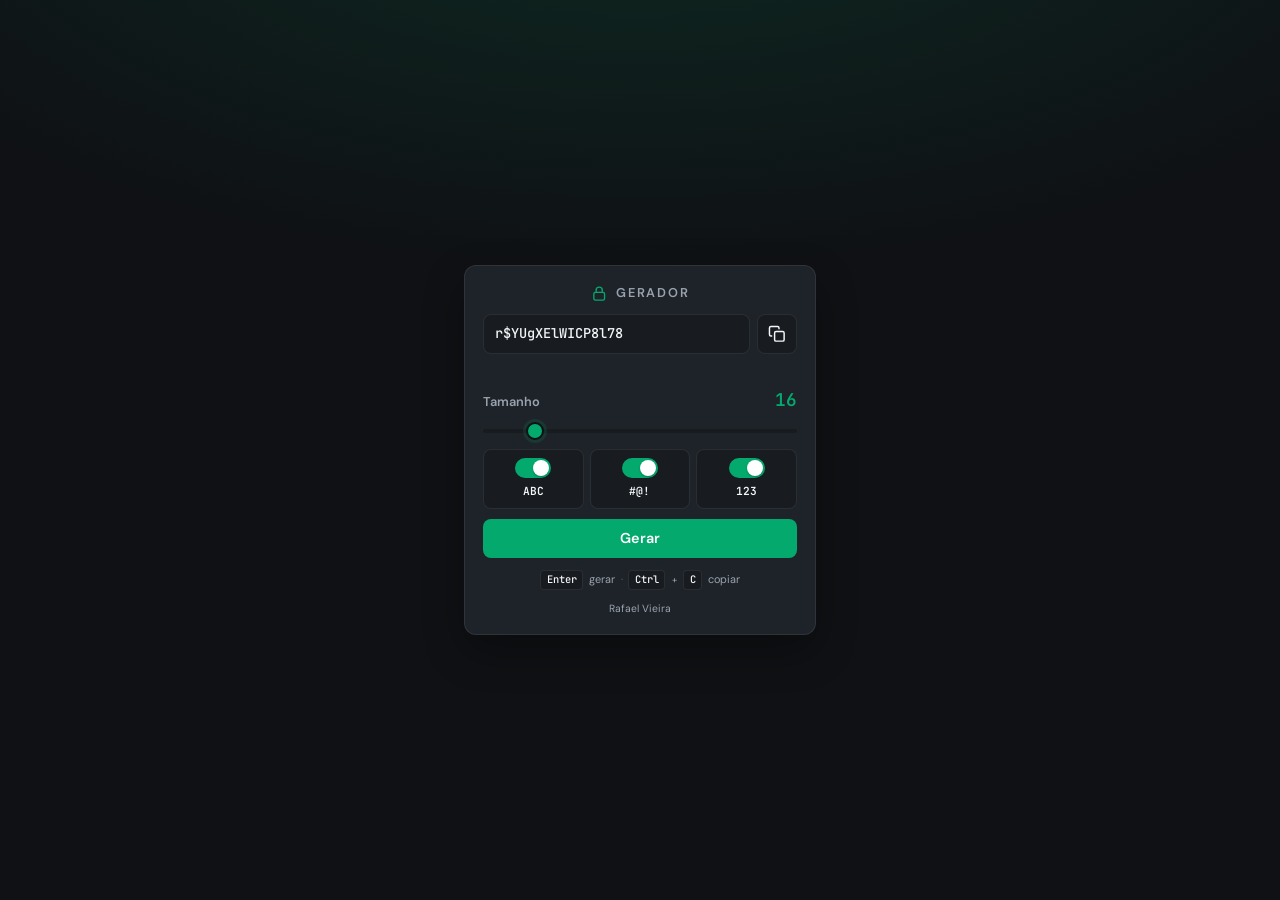
==== commit 5f00bbc4: "refactor: update UI layout and improve accessibility features" ====
--- a/index.html
+++ b/index.html
@@ -12,74 +12,28 @@
     <link rel="stylesheet" href="style.css">
     <link rel="preconnect" href="https://fonts.googleapis.com">
     <link rel="preconnect" href="https://fonts.gstatic.com" crossorigin>
-    <link href="https://fonts.googleapis.com/css2?family=DM+Sans:ital,opsz,wght@0,9..40,400;0,9..40,500;0,9..40,600;0,9..40,700;1,9..40,400&family=JetBrains+Mono:wght@500;600&display=swap" rel="stylesheet">
+    <link href="https://fonts.googleapis.com/css2?family=DM+Sans:ital,opsz,wght@0,9..40,400;0,9..40,500;0,9..40,600;0,9..40,700&family=JetBrains+Mono:wght@500;600&display=swap" rel="stylesheet">
 </head>
 
 <body>
     <div class="app">
-        <header class="header">
-            <img src="images/logo.png" alt="" class="header__logo" width="72" height="72">
-            <div class="header__text">
-                <h1>Gerador de Senha</h1>
-                <p class="header__subtitle">Senhas fortes, prontas para copiar</p>
-            </div>
-        </header>
+        <div class="shell">
+            <header class="brand">
+                <span class="brand__mark" aria-hidden="true">
+                    <svg viewBox="0 0 24 24" fill="none" stroke="currentColor" stroke-width="1.75"
+                        stroke-linecap="round" stroke-linejoin="round">
+                        <rect x="5" y="11" width="14" height="10" rx="2"></rect>
+                        <path d="M8 11V8a4 4 0 0 1 8 0v3"></path>
+                    </svg>
+                </span>
+                <h1 class="brand__title">Gerador</h1>
+            </header>
 
-        <main class="card">
-            <section class="length" aria-labelledby="length-label">
-                <div class="length__header">
-                    <label id="length-label" for="slider">Tamanho da senha</label>
-                    <output id="value" class="length__value" for="slider">16</output>
-                </div>
-                <input type="range" id="slider" min="8" max="64" value="16" step="1"
-                    aria-valuemin="8" aria-valuemax="64" aria-valuenow="16">
-                <div class="length__bounds" aria-hidden="true">
-                    <span>8</span>
-                    <span>64</span>
-                </div>
-            </section>
-
-            <section class="options" aria-labelledby="options-title">
-                <h2 id="options-title" class="options__title">Caracteres</h2>
-                <p class="options__hint">Minúsculas sempre incluídas. Suas preferências são salvas automaticamente.</p>
-
-                <ul class="options__list">
-                    <li>
-                        <label class="toggle">
-                            <input type="checkbox" id="uppercase" class="toggle__input" checked>
-                            <span class="toggle__track" aria-hidden="true"></span>
-                            <span class="toggle__label">Maiúsculas <span class="toggle__sample">A-Z</span></span>
-                        </label>
-                    </li>
-                    <li>
-                        <label class="toggle">
-                            <input type="checkbox" id="symbols" class="toggle__input" checked>
-                            <span class="toggle__track" aria-hidden="true"></span>
-                            <span class="toggle__label">Símbolos <span class="toggle__sample">*&amp;$#@!</span></span>
-                        </label>
-                    </li>
-                    <li>
-                        <label class="toggle">
-                            <input type="checkbox" id="numbers" class="toggle__input" checked>
-                            <span class="toggle__track" aria-hidden="true"></span>
-                            <span class="toggle__label">Números <span class="toggle__sample">0-9</span></span>
-                        </label>
-                    </li>
-                </ul>
-            </section>
-
-            <button type="button" id="generate" class="btn btn--primary">
-                Gerar senha
-            </button>
-        </main>
-
-        <section class="result" id="result" hidden aria-live="polite">
-            <div class="result__panel">
-                <p class="result__label">Sua senha</p>
+            <section class="result" aria-live="polite">
                 <div class="result__row">
                     <output id="password" class="result__password" for="generate"></output>
                     <button type="button" id="copy" class="btn btn--icon" aria-label="Copiar senha"
-                        title="Copiar senha">
+                        title="Copiar (Ctrl+C)">
                         <svg class="btn__icon" viewBox="0 0 24 24" fill="none" stroke="currentColor" stroke-width="2"
                             stroke-linecap="round" stroke-linejoin="round" aria-hidden="true">
                             <rect x="9" y="9" width="13" height="13" rx="2" ry="2"></rect>
@@ -88,13 +42,58 @@
                     </button>
                 </div>
                 <p id="feedback" class="result__feedback" role="status"></p>
+            </section>
+
+            <div class="controls">
+                <section class="length" aria-labelledby="length-label">
+                    <div class="length__header">
+                        <label id="length-label" for="slider">Tamanho</label>
+                        <output id="value" class="length__value" for="slider">16</output>
+                    </div>
+                    <input type="range" id="slider" min="8" max="64" value="16" step="1"
+                        aria-valuemin="8" aria-valuemax="64" aria-valuenow="16">
+                </section>
+
+                <section class="options" aria-labelledby="options-title">
+                    <h2 id="options-title" class="visually-hidden">Caracteres</h2>
+                    <ul class="options__list">
+                        <li>
+                            <label class="toggle">
+                                <input type="checkbox" id="uppercase" class="toggle__input" checked>
+                                <span class="toggle__track" aria-hidden="true"></span>
+                                <span class="toggle__label">ABC</span>
+                            </label>
+                        </li>
+                        <li>
+                            <label class="toggle">
+                                <input type="checkbox" id="symbols" class="toggle__input" checked>
+                                <span class="toggle__track" aria-hidden="true"></span>
+                                <span class="toggle__label">#@!</span>
+                            </label>
+                        </li>
+                        <li>
+                            <label class="toggle">
+                                <input type="checkbox" id="numbers" class="toggle__input" checked>
+                                <span class="toggle__track" aria-hidden="true"></span>
+                                <span class="toggle__label">123</span>
+                            </label>
+                        </li>
+                    </ul>
+                </section>
+
+                <button type="button" id="generate" class="btn btn--primary">Gerar</button>
             </div>
-        </section>
 
-        <footer class="footer">
-            <p>Coded by <a href="https://github.com/RafaelHDSV" target="_blank" rel="noopener noreferrer">Rafael
-                    Henrique de Sousa Vieira</a></p>
-        </footer>
+            <p class="shortcuts" aria-hidden="true">
+                <kbd>Enter</kbd> gerar
+                <span class="shortcuts__sep">·</span>
+                <kbd>Ctrl</kbd><span class="shortcuts__plus">+</span><kbd>C</kbd> copiar
+            </p>
+
+            <footer class="footer">
+                <a href="https://github.com/RafaelHDSV" target="_blank" rel="noopener noreferrer">Rafael Vieira</a>
+            </footer>
+        </div>
     </div>
 
     <script src="script.js"></script>
--- a/style.css
+++ b/style.css
@@ -9,10 +9,9 @@
   --accent: #04aa6d;
   --accent-hover: #06c47f;
   --accent-soft: rgba(4, 170, 109, 0.15);
-  --danger: #e85d5d;
-  --radius: 14px;
-  --radius-sm: 10px;
-  --shadow: 0 24px 48px rgba(0, 0, 0, 0.35);
+  --radius: 12px;
+  --radius-sm: 8px;
+  --shadow: 0 16px 40px rgba(0, 0, 0, 0.32);
   --font: 'DM Sans', system-ui, sans-serif;
   --font-mono: 'JetBrains Mono', ui-monospace, monospace;
   --transition: 0.2s ease;
@@ -27,86 +26,142 @@
 }
 
 html {
+  height: 100%;
+  overflow: hidden;
   -webkit-font-smoothing: antialiased;
 }
 
 body {
-  min-height: 100vh;
+  height: 100%;
+  overflow: hidden;
   font-family: var(--font);
-  font-size: 1rem;
-  line-height: 1.5;
+  font-size: 0.9375rem;
+  line-height: 1.4;
   color: var(--text);
   background:
-    radial-gradient(ellipse 80% 50% at 50% -20%, rgba(4, 170, 109, 0.18), transparent),
+    radial-gradient(ellipse 70% 45% at 50% -15%, rgba(4, 170, 109, 0.16), transparent),
     var(--bg);
 }
 
+.visually-hidden {
+  position: absolute;
+  width: 1px;
+  height: 1px;
+  padding: 0;
+  margin: -1px;
+  overflow: hidden;
+  clip: rect(0, 0, 0, 0);
+  white-space: nowrap;
+  border: 0;
+}
+
 .app {
   display: flex;
+  align-items: center;
+  justify-content: center;
+  width: 100%;
+  height: 100dvh;
+  max-height: 100dvh;
+  padding: 0.75rem;
+  overflow: hidden;
+}
+
+.shell {
+  display: flex;
   flex-direction: column;
-  align-items: center;
-  gap: 1.5rem;
+  gap: 0.75rem;
   width: 100%;
-  max-width: 28rem;
-  margin: 0 auto;
-  padding: 2rem 1.25rem 5rem;
-  min-height: 100vh;
-}
-
-.header {
-  display: flex;
-  align-items: center;
-  gap: 1rem;
-  width: 100%;
-  text-align: left;
-}
-
-.header__logo {
-  flex-shrink: 0;
-  width: 4.5rem;
-  height: auto;
-  border-radius: var(--radius-sm);
-}
-
-.header h1 {
-  font-size: 1.5rem;
-  font-weight: 700;
-  letter-spacing: -0.02em;
-}
-
-.header__subtitle {
-  margin-top: 0.15rem;
-  font-size: 0.9rem;
-  color: var(--text-muted);
-}
-
-.card {
-  display: flex;
-  flex-direction: column;
-  gap: 1.75rem;
-  width: 100%;
-  padding: 1.75rem;
+  max-width: 22rem;
+  max-height: 100%;
+  padding: 1.1rem 1.15rem;
   background: var(--surface);
   border: 1px solid var(--border);
   border-radius: var(--radius);
   box-shadow: var(--shadow);
 }
 
+.brand {
+  display: flex;
+  align-items: center;
+  justify-content: center;
+  gap: 0.45rem;
+}
+
+.brand__mark {
+  display: flex;
+  color: var(--accent);
+}
+
+.brand__mark svg {
+  width: 1.15rem;
+  height: 1.15rem;
+}
+
+.brand__title {
+  font-size: 0.8rem;
+  font-weight: 600;
+  letter-spacing: 0.14em;
+  text-transform: uppercase;
+  color: var(--text-muted);
+}
+
+.result__row {
+  display: flex;
+  gap: 0.4rem;
+  align-items: stretch;
+}
+
+.result__password {
+  flex: 1;
+  min-width: 0;
+  display: flex;
+  align-items: center;
+  min-height: 2.5rem;
+  padding: 0.55rem 0.65rem;
+  font-family: var(--font-mono);
+  font-size: clamp(0.72rem, 3.2vw, 0.85rem);
+  font-weight: 500;
+  line-height: 1.3;
+  word-break: break-all;
+  background: var(--bg-elevated);
+  border: 1px solid var(--border);
+  border-radius: var(--radius-sm);
+}
+
+.result__feedback {
+  min-height: 1rem;
+  margin-top: 0.35rem;
+  font-size: 0.72rem;
+  color: var(--text-muted);
+  text-align: center;
+}
+
+.result__feedback--success {
+  color: var(--accent);
+}
+
+.controls {
+  display: flex;
+  flex-direction: column;
+  gap: 0.65rem;
+}
+
 .length__header {
   display: flex;
   align-items: baseline;
   justify-content: space-between;
-  margin-bottom: 0.75rem;
+  margin-bottom: 0.35rem;
 }
 
 .length__header label {
+  font-size: 0.8rem;
   font-weight: 600;
-  font-size: 0.95rem;
+  color: var(--text-muted);
 }
 
 .length__value {
   font-family: var(--font-mono);
-  font-size: 1.35rem;
+  font-size: 1.1rem;
   font-weight: 600;
   color: var(--accent);
 }
@@ -115,7 +170,7 @@
   -webkit-appearance: none;
   appearance: none;
   width: 100%;
-  height: 6px;
+  height: 4px;
   border-radius: 999px;
   background: var(--bg-elevated);
   outline: none;
@@ -125,70 +180,46 @@
 #slider::-webkit-slider-thumb {
   -webkit-appearance: none;
   appearance: none;
-  width: 22px;
-  height: 22px;
-  border: 3px solid var(--bg);
+  width: 18px;
+  height: 18px;
+  border: 2px solid var(--bg);
   border-radius: 50%;
   background: var(--accent);
-  box-shadow: 0 0 0 4px var(--accent-soft);
+  box-shadow: 0 0 0 3px var(--accent-soft);
   cursor: grab;
-  transition: transform var(--transition), box-shadow var(--transition);
-}
-
-#slider::-webkit-slider-thumb:hover {
-  transform: scale(1.08);
 }
 
 #slider::-moz-range-thumb {
-  width: 22px;
-  height: 22px;
-  border: 3px solid var(--bg);
+  width: 18px;
+  height: 18px;
+  border: 2px solid var(--bg);
   border-radius: 50%;
   background: var(--accent);
   cursor: grab;
 }
 
 #slider:focus-visible::-webkit-slider-thumb {
-  box-shadow: 0 0 0 4px var(--accent-soft), 0 0 0 6px var(--accent);
-}
-
-.length__bounds {
-  display: flex;
-  justify-content: space-between;
-  margin-top: 0.5rem;
-  font-size: 0.75rem;
-  color: var(--text-muted);
-}
-
-.options__title {
-  font-size: 0.95rem;
-  font-weight: 600;
-  margin-bottom: 0.35rem;
-}
-
-.options__hint {
-  font-size: 0.8rem;
-  color: var(--text-muted);
-  margin-bottom: 1rem;
+  box-shadow: 0 0 0 3px var(--accent-soft), 0 0 0 5px var(--accent);
 }
 
 .options__list {
   list-style: none;
+  display: grid;
+  grid-template-columns: repeat(3, 1fr);
+  gap: 0.4rem;
+}
+
+.toggle {
   display: flex;
   flex-direction: column;
-  gap: 0.65rem;
-}
-
-.toggle {
-  display: flex;
-  align-items: center;
-  gap: 0.85rem;
-  padding: 0.85rem 1rem;
+  align-items: center;
+  gap: 0.35rem;
+  padding: 0.5rem 0.35rem;
   background: var(--bg-elevated);
   border: 1px solid var(--border);
   border-radius: var(--radius-sm);
   cursor: pointer;
-  transition: background var(--transition), border-color var(--transition);
+  transition: background var(--transition);
 }
 
 .toggle:hover {
@@ -204,10 +235,9 @@
 }
 
 .toggle__track {
-  flex-shrink: 0;
   position: relative;
-  width: 44px;
-  height: 24px;
+  width: 36px;
+  height: 20px;
   background: #3a424c;
   border-radius: 999px;
   transition: background var(--transition);
@@ -216,13 +246,13 @@
 .toggle__track::after {
   content: '';
   position: absolute;
-  top: 3px;
-  left: 3px;
-  width: 18px;
-  height: 18px;
+  top: 2px;
+  left: 2px;
+  width: 16px;
+  height: 16px;
   background: #fff;
   border-radius: 50%;
-  box-shadow: 0 1px 3px rgba(0, 0, 0, 0.25);
+  box-shadow: 0 1px 2px rgba(0, 0, 0, 0.25);
   transition: transform var(--transition);
 }
 
@@ -231,7 +261,7 @@
 }
 
 .toggle__input:checked + .toggle__track::after {
-  transform: translateX(20px);
+  transform: translateX(16px);
 }
 
 .toggle__input:focus-visible + .toggle__track {
@@ -240,23 +270,18 @@
 }
 
 .toggle__label {
-  flex: 1;
-  font-weight: 500;
-  font-size: 0.95rem;
-}
-
-.toggle__sample {
-  display: block;
-  margin-top: 0.1rem;
   font-family: var(--font-mono);
-  font-size: 0.75rem;
-  font-weight: 500;
-  color: var(--text-muted);
+  font-size: 0.7rem;
+  font-weight: 600;
+  color: var(--text-muted);
+}
+
+.toggle__input:checked ~ .toggle__label {
+  color: var(--text);
 }
 
 .btn {
   font-family: inherit;
-  font-size: 1rem;
   font-weight: 600;
   border: none;
   border-radius: var(--radius-sm);
@@ -270,7 +295,8 @@
 
 .btn--primary {
   width: 100%;
-  padding: 0.95rem 1.25rem;
+  padding: 0.65rem;
+  font-size: 0.9rem;
   color: #fff;
   background: var(--accent);
 }
@@ -281,7 +307,7 @@
 
 .btn--primary:focus-visible {
   outline: 2px solid var(--accent);
-  outline-offset: 3px;
+  outline-offset: 2px;
 }
 
 .btn--icon {
@@ -289,12 +315,12 @@
   display: flex;
   align-items: center;
   justify-content: center;
-  width: 2.75rem;
-  height: 2.75rem;
+  width: 2.5rem;
   padding: 0;
   color: var(--text);
   background: var(--bg-elevated);
   border: 1px solid var(--border);
+  border-radius: var(--radius-sm);
 }
 
 .btn--icon:hover {
@@ -309,91 +335,78 @@
 }
 
 .btn__icon {
-  width: 1.25rem;
-  height: 1.25rem;
-}
-
-.result {
-  width: 100%;
-}
-
-.result__panel {
-  padding: 1.25rem;
-  background: var(--surface);
-  border: 1px solid var(--border);
-  border-radius: var(--radius);
-  box-shadow: var(--shadow);
-}
-
-.result__label {
-  font-size: 0.8rem;
-  font-weight: 600;
-  text-transform: uppercase;
-  letter-spacing: 0.06em;
-  color: var(--text-muted);
-  margin-bottom: 0.65rem;
-}
-
-.result__row {
-  display: flex;
-  gap: 0.5rem;
-  align-items: stretch;
-}
-
-.result__password {
-  flex: 1;
-  min-width: 0;
-  display: flex;
-  align-items: center;
-  padding: 0.85rem 1rem;
+  width: 1.1rem;
+  height: 1.1rem;
+}
+
+.shortcuts {
+  display: flex;
+  align-items: center;
+  justify-content: center;
+  flex-wrap: wrap;
+  gap: 0.25rem 0.35rem;
+  font-size: 0.68rem;
+  color: var(--text-muted);
+}
+
+.shortcuts kbd {
+  display: inline-block;
+  padding: 0.1rem 0.35rem;
   font-family: var(--font-mono);
-  font-size: clamp(0.8rem, 3.5vw, 0.95rem);
+  font-size: 0.65rem;
   font-weight: 500;
-  line-height: 1.4;
-  word-break: break-all;
+  color: var(--text);
   background: var(--bg-elevated);
   border: 1px solid var(--border);
-  border-radius: var(--radius-sm);
-}
-
-.result__feedback {
-  min-height: 1.25rem;
-  margin-top: 0.65rem;
-  font-size: 0.85rem;
-  color: var(--text-muted);
-}
-
-.result__feedback--success {
+  border-radius: 4px;
+}
+
+.shortcuts__sep {
+  opacity: 0.5;
+}
+
+.shortcuts__plus {
+  margin: 0 0.05rem;
+  font-size: 0.6rem;
+}
+
+.footer {
+  text-align: center;
+  font-size: 0.65rem;
+  color: var(--text-muted);
+}
+
+.footer a {
+  color: var(--text-muted);
+  text-decoration: none;
+}
+
+.footer a:hover {
   color: var(--accent);
 }
 
-.footer {
-  margin-top: auto;
-  font-size: 0.85rem;
-  color: var(--text-muted);
-}
-
-.footer a {
-  color: var(--accent);
-  text-decoration: none;
-}
-
-.footer a:hover {
-  text-decoration: underline;
-}
-
-@media (max-width: 380px) {
-  .header {
-    flex-direction: column;
-    text-align: center;
+@media (max-height: 520px) {
+  .shell {
+    gap: 0.5rem;
+    padding: 0.85rem;
   }
 
-  .result__row {
-    flex-direction: column;
+  .result__password {
+    min-height: 2.1rem;
+    font-size: 0.7rem;
   }
 
-  .btn--icon {
-    width: 100%;
-    height: 2.75rem;
+  .btn--primary {
+    padding: 0.5rem;
   }
 }
+
+@media (max-width: 320px) {
+  .options__list {
+    gap: 0.3rem;
+  }
+
+  .toggle__label {
+    font-size: 0.65rem;
+  }
+}
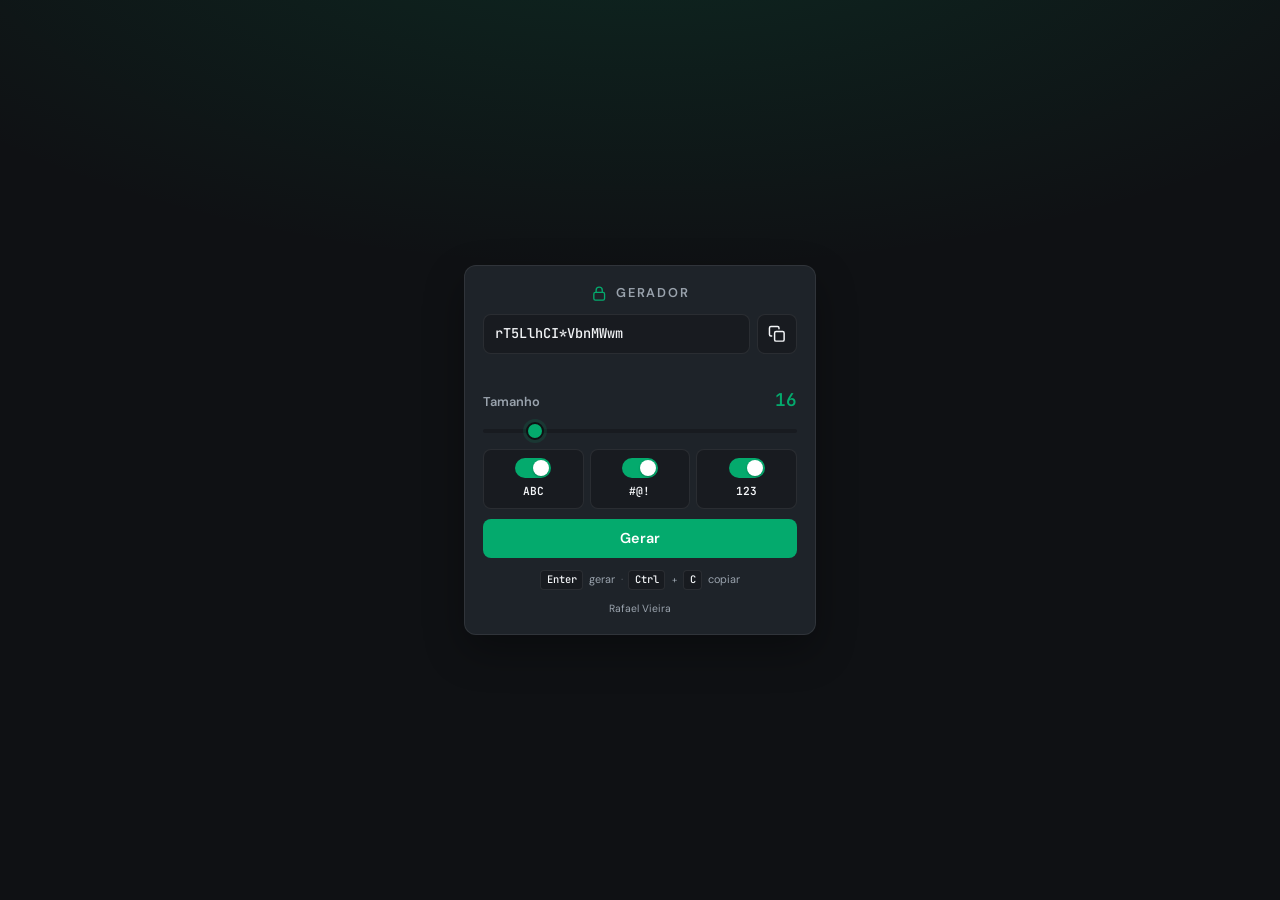
==== commit eab5cc3c: "feat: integrate Vieira Analytics for pageview tracking and update documentation" ====
--- a/index.html
+++ b/index.html
@@ -97,6 +97,7 @@
     </div>
 
     <script src="script.js"></script>
+    <script type="module" src="js/analytics.js"></script>
 </body>
 
 </html>
